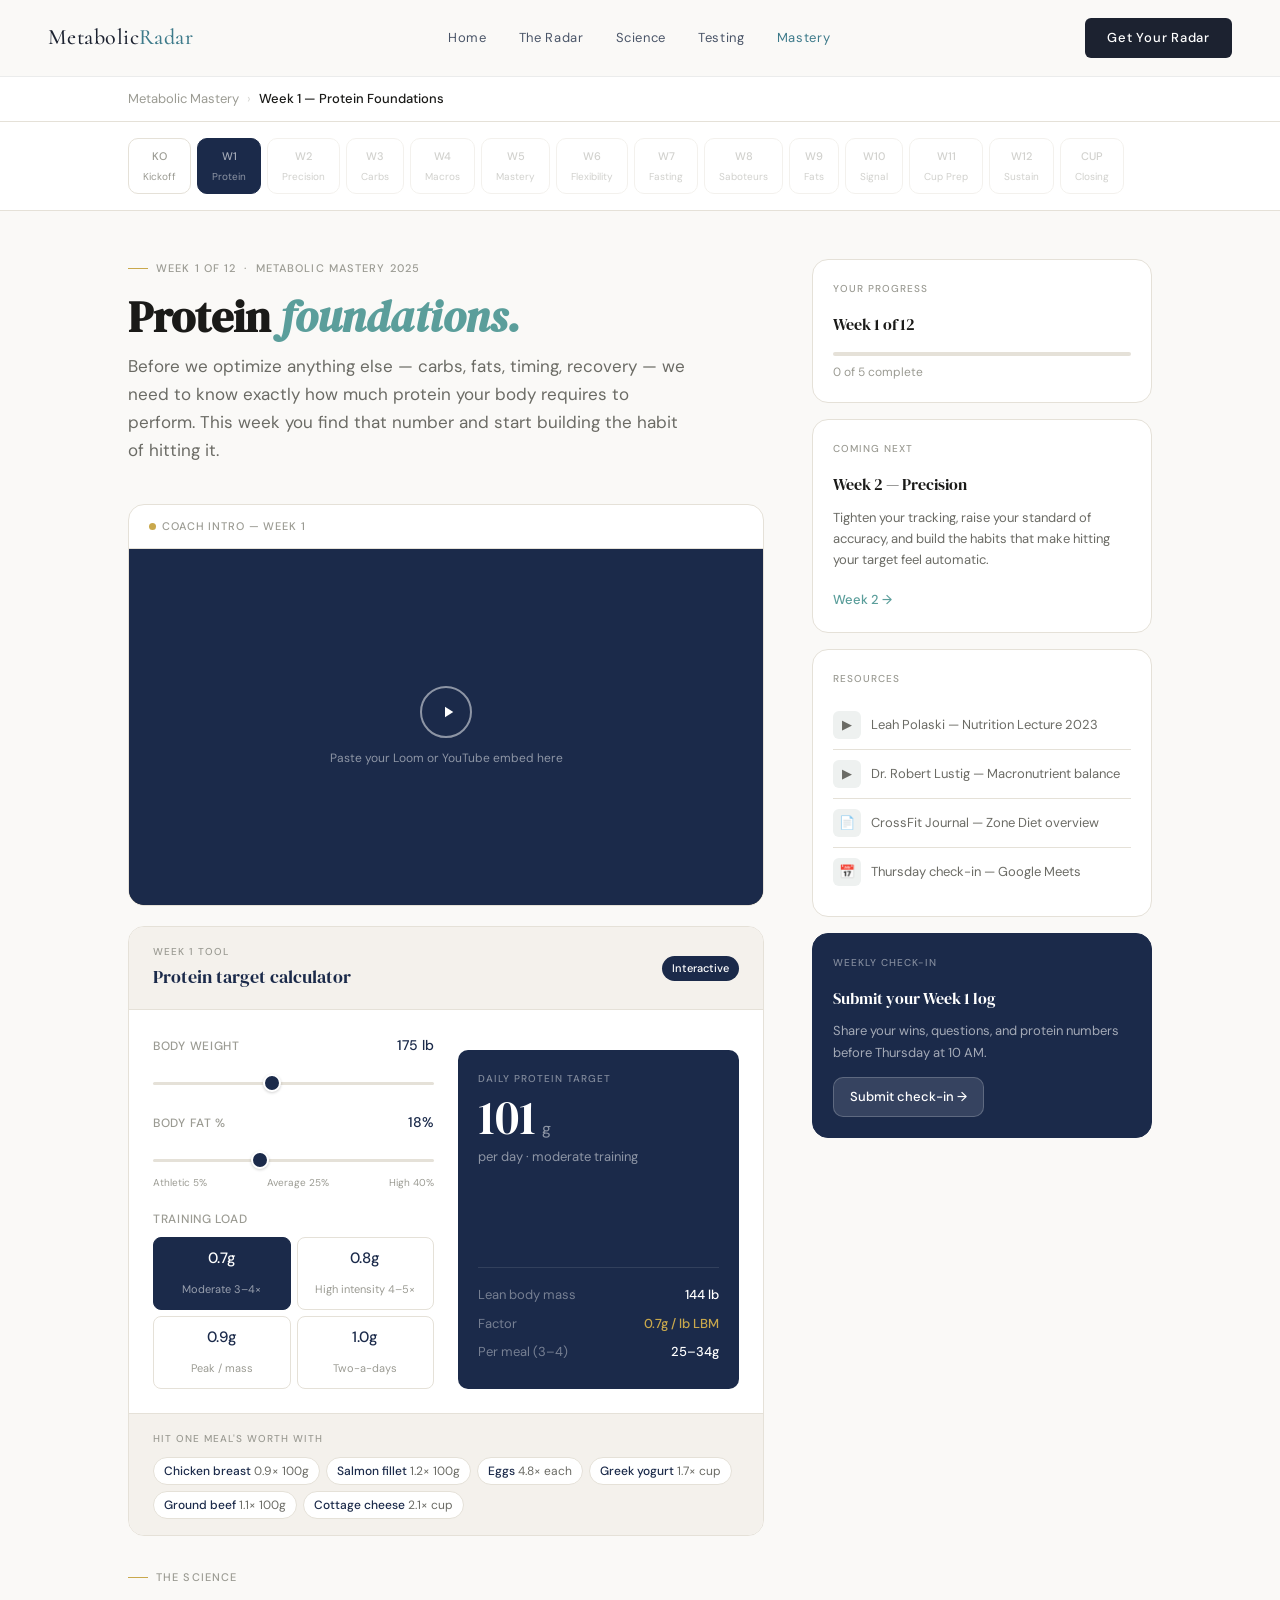
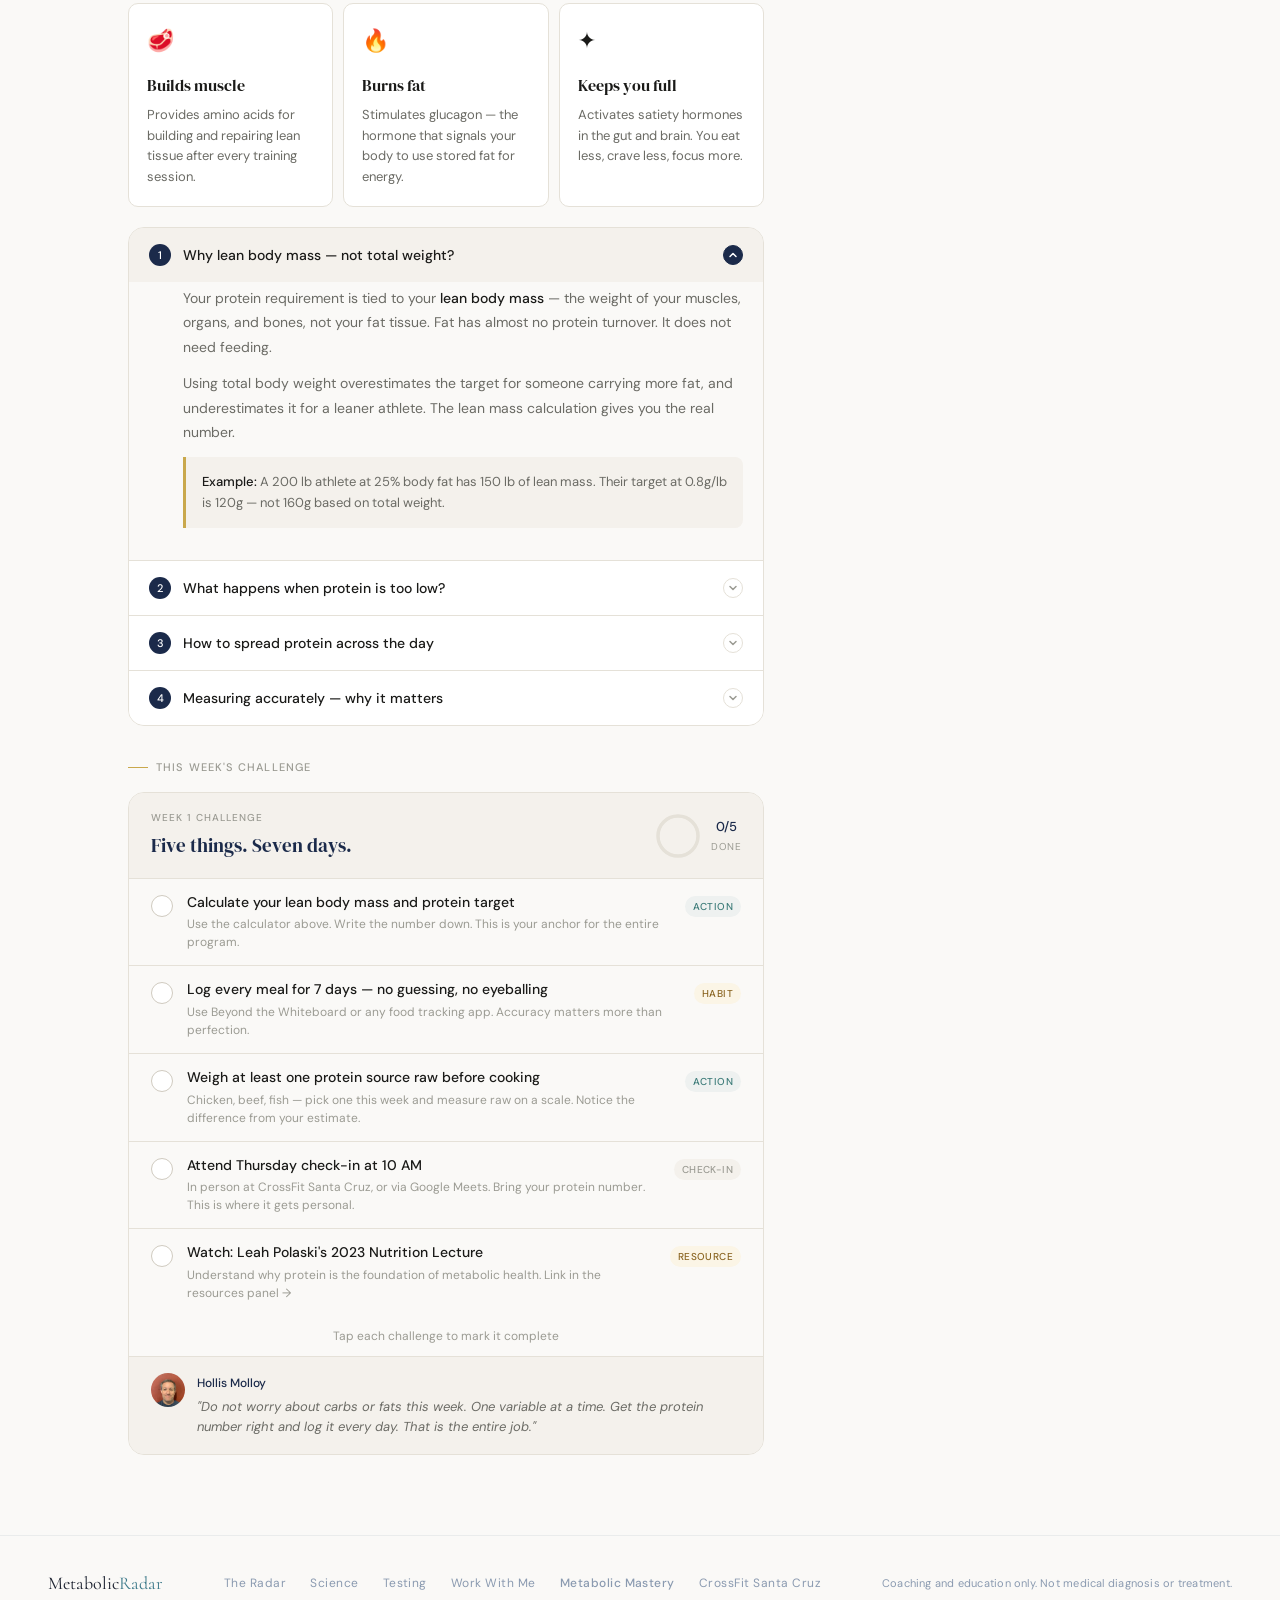
==== week-1.html @ 1295f858 "Add files via upload" ====
<!DOCTYPE html>
<html lang="en">
<head>
  <meta charset="UTF-8">
  <meta name="viewport" content="width=device-width, initial-scale=1.0">
  <title>Week 1 — Protein Foundations | Metabolic Mastery</title>
  <meta name="robots" content="noindex">
  <link rel="preconnect" href="https://fonts.googleapis.com">
<link rel="preconnect" href="https://fonts.gstatic.com" crossorigin>
<link href="https://fonts.googleapis.com/css2?family=Cormorant:ital,wght@0,300;0,400;0,500;0,600;1,300;1,400;1,500&family=DM+Sans:opsz,wght@9..40,300;9..40,400;9..40,500&display=swap" rel="stylesheet">
<link rel="stylesheet" href="../_shared.css">
<link rel="stylesheet" href="mastery.css">
  <style>
    /* ── Protein compare table ── */
    .compare-grid {
      display: grid;
      grid-template-columns: 1fr 1fr;
      gap: 10px;
      margin: .875rem 0;
    }
    @media(max-width:480px) { .compare-grid { grid-template-columns: 1fr; } }
    .cmp-card { border-radius: 8px; padding: .875rem; font-size: 13px; }
    .cmp-card.good { background: #EDF7E8; }
    .cmp-card.bad  { background: #FBE9E9; }
    .cmp-head { font-weight: 500; font-size: 11px; text-transform: uppercase; letter-spacing: .05em; margin-bottom: .5rem; }
    .cmp-card.good .cmp-head { color: #2e6b24; }
    .cmp-card.bad  .cmp-head { color: #8b2020; }
    .cmp-row { display: flex; align-items: flex-start; gap: 7px; margin-bottom: 4px; color: #444; line-height: 1.45; }
    .cmp-dot { width: 6px; height: 6px; border-radius: 50%; flex-shrink: 0; margin-top: 5px; }
    .cmp-card.good .cmp-dot { background: #3d8030; }
    .cmp-card.bad  .cmp-dot { background: #b03030; }
    /* Sources strip */
    .sources-strip {
      padding: 1rem 1.5rem;
      border-top: 1px solid var(--border);
      background: #F4F1EC;
    }
    .sources-label {
      font-size: 10px; font-weight: 500; letter-spacing: .1em;
      text-transform: uppercase; color: var(--text-3); margin-bottom: .625rem;
    }
    .sources-flex { display: flex; flex-wrap: wrap; gap: 6px; }
    .src-chip {
      font-size: 12px; padding: 3px 10px;
      border-radius: 20px; background: #fff;
      border: 1px solid var(--border); color: var(--text-2);
    }
    .src-chip strong { font-weight: 500; color: var(--navy); }
    /* Level pills override for 4-col */
    .pill-grid-4 { grid-template-columns: repeat(2,1fr); }
  </style>
</head>
<body data-week="w1">

<!-- ── Nav ── -->
<nav class="mr-nav">
  <a class="mr-wordmark" href="../index.html">Metabolic<span>Radar</span></a>
  <div class="mr-nav-links">
    <a href="../index.html">Home</a>
    <a href="../radar.html">The Radar</a>
    <a href="../science.html">Science</a>
    <a href="../testing.html">Testing</a>
    <a href="index.html" class="active">Mastery</a>
  </div>
  <a class="mr-nav-cta" href="../work-with-me.html">Get Your Radar</a>
</nav>

<!-- ── Breadcrumb ── -->
<div class="week-bar">
  <div class="week-bar-inner">
    <a href="index.html">Metabolic Mastery</a>
    <span class="week-bar-sep">›</span>
    <span class="week-bar-current">Week 1 — Protein Foundations</span>
  </div>
</div>

<!-- ── Week selector ── -->
<div style="border-bottom:1px solid var(--border); background:var(--bg-card);">
  <div class="week-nav">
    <a class="week-pill" href="index.html" data-week="0"><span class="wp-num">KO</span><span class="wp-label">Kickoff</span></a>
    <a class="week-pill" href="week-1.html" data-week="1"><span class="wp-num">W1</span><span class="wp-label">Protein</span></a>
    <a class="week-pill" href="week-2.html" data-week="2"><span class="wp-num">W2</span><span class="wp-label">Precision</span></a>
    <a class="week-pill" href="week-3.html" data-week="3"><span class="wp-num">W3</span><span class="wp-label">Carbs</span></a>
    <a class="week-pill" href="week-4.html" data-week="4"><span class="wp-num">W4</span><span class="wp-label">Macros</span></a>
    <a class="week-pill" href="week-5.html" data-week="5"><span class="wp-num">W5</span><span class="wp-label">Mastery</span></a>
    <a class="week-pill" href="week-6.html" data-week="6"><span class="wp-num">W6</span><span class="wp-label">Flexibility</span></a>
    <a class="week-pill" href="week-7.html" data-week="7"><span class="wp-num">W7</span><span class="wp-label">Fasting</span></a>
    <a class="week-pill" href="week-8.html" data-week="8"><span class="wp-num">W8</span><span class="wp-label">Saboteurs</span></a>
    <a class="week-pill" href="week-9.html" data-week="9"><span class="wp-num">W9</span><span class="wp-label">Fats</span></a>
    <a class="week-pill" href="week-10.html" data-week="10"><span class="wp-num">W10</span><span class="wp-label">Signal</span></a>
    <a class="week-pill" href="week-11.html" data-week="11"><span class="wp-num">W11</span><span class="wp-label">Cup Prep</span></a>
    <a class="week-pill" href="week-12.html" data-week="12"><span class="wp-num">W12</span><span class="wp-label">Sustain</span></a>
    <a class="week-pill" href="closing.html" data-week="13"><span class="wp-num">CUP</span><span class="wp-label">Closing</span></a>
  </div>
</div>

<!-- ── Main content ── -->
<div class="page-wrap">
  <div class="two-col">

    <!-- ── Left column ── -->
    <div class="main-col">

      <!-- Page header -->
      <div class="fade-in">
        <div class="eyebrow">Week 1 of 12 &nbsp;·&nbsp; Metabolic Mastery 2025</div>
        <h1 class="page-title">Protein <em>foundations.</em></h1>
        <p class="page-sub">Before we optimize anything else — carbs, fats, timing, recovery — we need to know exactly how much protein your body requires to perform. This week you find that number and start building the habit of hitting it.</p>
      </div>

      <!-- Coach video -->
      <div class="video-wrap fade-in">
        <div class="video-label">Coach intro — Week 1</div>
        <div class="video-ratio">
          <!--
            REPLACE THIS PLACEHOLDER with your Loom or YouTube embed:
            <iframe src="https://www.loom.com/embed/YOUR_ID" allowfullscreen></iframe>
          -->
          <div class="video-placeholder">
            <div class="play-btn">
              <svg viewBox="0 0 24 24"><path d="M8 5v14l11-7z"/></svg>
            </div>
            <div class="video-placeholder-text">Paste your Loom or YouTube embed here</div>
          </div>
        </div>
      </div>

      <!-- ── TOOL: Protein calculator ── -->
      <div class="tool-card fade-in">
        <div class="tool-head">
          <div class="tool-head-left">
            <div class="tool-eyebrow">Week 1 Tool</div>
            <div class="tool-name">Protein target calculator</div>
          </div>
          <span class="tool-badge">Interactive</span>
        </div>
        <div class="tool-body">
          <div style="display:grid;grid-template-columns:1fr 1fr;gap:1.5rem;">

            <!-- Inputs -->
            <div>
              <div class="slider-field">
                <div class="slider-top">
                  <span class="slider-label">Body weight</span>
                  <span class="slider-val" id="bw-val">175 lb</span>
                </div>
                <input type="range" id="bw" min="100" max="280" value="175" step="1" oninput="calcProtein()">
              </div>
              <div class="slider-field">
                <div class="slider-top">
                  <span class="slider-label">Body fat %</span>
                  <span class="slider-val" id="bf-val">18%</span>
                </div>
                <input type="range" id="bf" min="5" max="40" value="18" step="1" oninput="calcProtein()">
                <div style="display:flex;justify-content:space-between;font-size:10px;color:var(--text-3);margin-top:4px">
                  <span>Athletic 5%</span><span>Average 25%</span><span>High 40%</span>
                </div>
              </div>
              <div class="slider-field">
                <div class="slider-top">
                  <span class="slider-label">Training load</span>
                </div>
                <div class="pill-grid pill-grid-4" id="level-pills">
                  <div class="sel-pill active" data-factor="0.7" onclick="selectLevel(this)">
                    <span class="pill-val">0.7g</span>
                    <span class="pill-label">Moderate 3–4×</span>
                  </div>
                  <div class="sel-pill" data-factor="0.8" onclick="selectLevel(this)">
                    <span class="pill-val">0.8g</span>
                    <span class="pill-label">High intensity 4–5×</span>
                  </div>
                  <div class="sel-pill" data-factor="0.9" onclick="selectLevel(this)">
                    <span class="pill-val">0.9g</span>
                    <span class="pill-label">Peak / mass</span>
                  </div>
                  <div class="sel-pill" data-factor="1.0" onclick="selectLevel(this)">
                    <span class="pill-val">1.0g</span>
                    <span class="pill-label">Two-a-days</span>
                  </div>
                </div>
              </div>
            </div>

            <!-- Result -->
            <div class="result-box" style="display:flex;flex-direction:column;justify-content:space-between;">
              <div>
                <div class="result-label">Daily protein target</div>
                <div class="result-number">
                  <span id="result-num">123</span>
                  <span class="result-unit">g</span>
                </div>
                <div class="result-sub" id="result-sub">per day · moderate training</div>
              </div>
              <div>
                <div class="result-divider"></div>
                <div class="result-row">
                  <span class="result-row-label">Lean body mass</span>
                  <span class="result-row-val" id="lbm-val">144 lb</span>
                </div>
                <div class="result-row">
                  <span class="result-row-label">Factor</span>
                  <span class="result-row-val gold" id="factor-val">0.7g / lb LBM</span>
                </div>
                <div class="result-row">
                  <span class="result-row-label">Per meal (3–4)</span>
                  <span class="result-row-val" id="per-meal-val">31–41g</span>
                </div>
              </div>
            </div>

          </div><!-- /grid -->
        </div><!-- /tool-body -->

        <!-- Food sources strip -->
        <div class="sources-strip">
          <div class="sources-label">Hit one meal's worth with</div>
          <div class="sources-flex" id="sources-flex"></div>
        </div>
      </div><!-- /tool-card -->

      <!-- ── Concept accordion ── -->
      <div class="eyebrow fade-in" style="margin-top:2rem;">The science</div>

      <div class="concept-grid fade-in">
        <div class="concept-card">
          <div class="cc-icon">🥩</div>
          <div class="cc-title">Builds muscle</div>
          <div class="cc-body">Provides amino acids for building and repairing lean tissue after every training session.</div>
        </div>
        <div class="concept-card">
          <div class="cc-icon">🔥</div>
          <div class="cc-title">Burns fat</div>
          <div class="cc-body">Stimulates glucagon — the hormone that signals your body to use stored fat for energy.</div>
        </div>
        <div class="concept-card">
          <div class="cc-icon">✦</div>
          <div class="cc-title">Keeps you full</div>
          <div class="cc-body">Activates satiety hormones in the gut and brain. You eat less, crave less, focus more.</div>
        </div>
      </div>

      <div class="accordion fade-in">

        <div class="acc-item">
          <button class="acc-trigger open" onclick="accToggle(this)">
            <div class="acc-trigger-left">
              <div class="acc-n">1</div>
              <span class="acc-title">Why lean body mass — not total weight?</span>
            </div>
            <div class="acc-arrow"><svg viewBox="0 0 10 10" stroke-width="1.5" stroke-linecap="round" stroke-linejoin="round"><path d="M2 3.5L5 6.5L8 3.5"/></svg></div>
          </button>
          <div class="acc-panel open">
            <div class="acc-content">
              <p>Your protein requirement is tied to your <strong>lean body mass</strong> — the weight of your muscles, organs, and bones, not your fat tissue. Fat has almost no protein turnover. It does not need feeding.</p>
              <p>Using total body weight overestimates the target for someone carrying more fat, and underestimates it for a leaner athlete. The lean mass calculation gives you the real number.</p>
              <div class="callout"><strong>Example:</strong> A 200 lb athlete at 25% body fat has 150 lb of lean mass. Their target at 0.8g/lb is 120g — not 160g based on total weight.</div>
            </div>
          </div>
        </div>

        <div class="acc-item">
          <button class="acc-trigger" onclick="accToggle(this)">
            <div class="acc-trigger-left">
              <div class="acc-n">2</div>
              <span class="acc-title">What happens when protein is too low?</span>
            </div>
            <div class="acc-arrow"><svg viewBox="0 0 10 10" stroke-width="1.5" stroke-linecap="round" stroke-linejoin="round"><path d="M2 3.5L5 6.5L8 3.5"/></svg></div>
          </button>
          <div class="acc-panel">
            <div class="acc-content">
              <div class="compare-grid">
                <div class="cmp-card good">
                  <div class="cmp-head">Adequate protein</div>
                  <div class="cmp-row"><div class="cmp-dot"></div>Muscle preserved or built</div>
                  <div class="cmp-row"><div class="cmp-dot"></div>Fat is the primary fuel</div>
                  <div class="cmp-row"><div class="cmp-dot"></div>Recovery is faster</div>
                  <div class="cmp-row"><div class="cmp-dot"></div>Hunger stays manageable</div>
                </div>
                <div class="cmp-card bad">
                  <div class="cmp-head">Insufficient protein</div>
                  <div class="cmp-row"><div class="cmp-dot"></div>Body cannibalizes muscle</div>
                  <div class="cmp-row"><div class="cmp-dot"></div>Fat burning stalls</div>
                  <div class="cmp-row"><div class="cmp-dot"></div>Recovery drags</div>
                  <div class="cmp-row"><div class="cmp-dot"></div>Cravings spike</div>
                </div>
              </div>
              <p>Training with insufficient protein is like renovating a house while simultaneously demolishing parts of it. The harder you train, the more costly it is to undereat protein.</p>
            </div>
          </div>
        </div>

        <div class="acc-item">
          <button class="acc-trigger" onclick="accToggle(this)">
            <div class="acc-trigger-left">
              <div class="acc-n">3</div>
              <span class="acc-title">How to spread protein across the day</span>
            </div>
            <div class="acc-arrow"><svg viewBox="0 0 10 10" stroke-width="1.5" stroke-linecap="round" stroke-linejoin="round"><path d="M2 3.5L5 6.5L8 3.5"/></svg></div>
          </button>
          <div class="acc-panel">
            <div class="acc-content">
              <p>Your body can use roughly <strong>30–40g per meal</strong> for muscle protein synthesis. Eating 150g at once does not produce five times the effect — the excess is oxidized. Spreading your target across 3–4 meals maximizes the anabolic signal.</p>
              <div class="callout"><strong>Rule:</strong> Build every meal around a palm-sized complete protein source. Aim for 30–45g per meal. Breakfast counts as much as any other meal.</div>
              <p>Complete proteins — containing all 9 essential amino acids — come from meat, fish, poultry, eggs, and dairy. Plant sources generally need combining to achieve completeness.</p>
            </div>
          </div>
        </div>

        <div class="acc-item">
          <button class="acc-trigger" onclick="accToggle(this)">
            <div class="acc-trigger-left">
              <div class="acc-n">4</div>
              <span class="acc-title">Measuring accurately — why it matters</span>
            </div>
            <div class="acc-arrow"><svg viewBox="0 0 10 10" stroke-width="1.5" stroke-linecap="round" stroke-linejoin="round"><path d="M2 3.5L5 6.5L8 3.5"/></svg></div>
          </button>
          <div class="acc-panel">
            <div class="acc-content">
              <p>A tablespoon of peanut butter measured by volume versus weight can differ by 20%. Over a week, small errors compound into a significant gap between what you think you are eating and what you actually are.</p>
              <p><strong>Weigh raw, not cooked.</strong> Chicken breast loses 25–30% of its weight cooking. Log cooked weight and you are systematically underestimating protein by nearly a third.</p>
              <div class="callout"><strong>This week's standard:</strong> Use a kitchen scale. Log every protein source in grams, raw weight. Precision on protein is non-negotiable this week — everything else can flex.</div>
            </div>
          </div>
        </div>

      </div><!-- /accordion -->

      <!-- ── Challenge checklist ── -->
      <div class="eyebrow fade-in" style="margin-top:2rem;">This week's challenge</div>

      <div class="challenge-wrap fade-in">
        <div class="challenge-head">
          <div class="challenge-head-left">
            <div class="ch-eyebrow">Week 1 Challenge</div>
            <div class="ch-title">Five things. Seven days.</div>
          </div>
          <div class="ring-group">
            <svg class="ring-svg" width="46" height="46" viewBox="0 0 46 46">
              <circle class="ring-bg" cx="23" cy="23" r="20"/>
              <circle class="ring-fill" id="ring" cx="23" cy="23" r="20"/>
            </svg>
            <div class="ring-count-wrap">
              <div class="ring-count" id="ring-count">0/5</div>
              <div class="ring-count-label">Done</div>
            </div>
          </div>
        </div>

        <div class="ch-list">
          <div class="ch-item">
            <div class="ch-check"><div class="check-icon"><svg viewBox="0 0 14 14"><path d="M2.5 7L5.5 10L11.5 4"/></svg></div></div>
            <div class="ch-content">
              <div class="ch-item-title">Calculate your lean body mass and protein target</div>
              <div class="ch-item-sub">Use the calculator above. Write the number down. This is your anchor for the entire program.</div>
            </div>
            <span class="ch-tag tag-action">Action</span>
          </div>
          <div class="ch-item">
            <div class="ch-check"><div class="check-icon"><svg viewBox="0 0 14 14"><path d="M2.5 7L5.5 10L11.5 4"/></svg></div></div>
            <div class="ch-content">
              <div class="ch-item-title">Log every meal for 7 days — no guessing, no eyeballing</div>
              <div class="ch-item-sub">Use Beyond the Whiteboard or any food tracking app. Accuracy matters more than perfection.</div>
            </div>
            <span class="ch-tag tag-habit">Habit</span>
          </div>
          <div class="ch-item">
            <div class="ch-check"><div class="check-icon"><svg viewBox="0 0 14 14"><path d="M2.5 7L5.5 10L11.5 4"/></svg></div></div>
            <div class="ch-content">
              <div class="ch-item-title">Weigh at least one protein source raw before cooking</div>
              <div class="ch-item-sub">Chicken, beef, fish — pick one this week and measure raw on a scale. Notice the difference from your estimate.</div>
            </div>
            <span class="ch-tag tag-action">Action</span>
          </div>
          <div class="ch-item">
            <div class="ch-check"><div class="check-icon"><svg viewBox="0 0 14 14"><path d="M2.5 7L5.5 10L11.5 4"/></svg></div></div>
            <div class="ch-content">
              <div class="ch-item-title">Attend Thursday check-in at 10 AM</div>
              <div class="ch-item-sub">In person at CrossFit Santa Cruz, or via Google Meets. Bring your protein number. This is where it gets personal.</div>
            </div>
            <span class="ch-tag tag-social">Check-in</span>
          </div>
          <div class="ch-item">
            <div class="ch-check"><div class="check-icon"><svg viewBox="0 0 14 14"><path d="M2.5 7L5.5 10L11.5 4"/></svg></div></div>
            <div class="ch-content">
              <div class="ch-item-title">Watch: Leah Polaski's 2023 Nutrition Lecture</div>
              <div class="ch-item-sub">Understand why protein is the foundation of metabolic health. Link in the resources panel →</div>
            </div>
            <span class="ch-tag tag-habit">Resource</span>
          </div>
        </div>

        <div class="complete-bar" id="complete-bar">
          <div class="complete-check"><svg viewBox="0 0 20 20"><path d="M3 10L7.5 14.5L17 5.5"/></svg></div>
          <div>
            <div class="complete-title">Week 1 complete.</div>
            <div class="complete-sub">Every challenge done. Week 2 unlocks next.</div>
          </div>
        </div>

        <div class="text-muted" id="ch-hint" style="text-align:center;font-size:12px;padding:.625rem;">Tap each challenge to mark it complete</div>

        <div class="coach-note">
          <div class="coach-av">
            <img src="../hollis.jpg" alt="Hollis" onerror="this.style.display='none';this.parentElement.textContent='H'">
          </div>
          <div>
            <div class="coach-name">Hollis Molloy</div>
            <div class="coach-msg">"Do not worry about carbs or fats this week. One variable at a time. Get the protein number right and log it every day. That is the entire job."</div>
          </div>
        </div>
      </div><!-- /challenge-wrap -->

    </div><!-- /main-col -->

    <!-- ── Sidebar ── -->
    <aside class="sidebar">

      <!-- Progress -->
      <div class="sidebar-section fade-in">
        <div class="sidebar-label">Your progress</div>
        <div class="sidebar-title">Week 1 of 12</div>
        <div class="progress-track">
          <div class="progress-fill" id="sidebar-progress" style="width:0%"></div>
        </div>
        <div class="progress-label" id="sidebar-progress-label">0 of 5 complete</div>
      </div>

      <!-- Next week -->
      <div class="sidebar-section fade-in">
        <div class="sidebar-label">Coming next</div>
        <div class="sidebar-title">Week 2 — Precision</div>
        <div class="sidebar-body">Tighten your tracking, raise your standard of accuracy, and build the habits that make hitting your target feel automatic.</div>
        <div style="margin-top:.875rem;">
          <a href="week-2.html" style="font-size:13px;color:var(--accent);font-weight:500;">Week 2 → </a>
        </div>
      </div>

      <!-- Resources -->
      <div class="sidebar-section fade-in">
        <div class="sidebar-label">Resources</div>
        <a class="resource-link" href="#" target="_blank" rel="noopener">
          <div class="resource-icon">▶</div>
          Leah Polaski — Nutrition Lecture 2023
        </a>
        <a class="resource-link" href="#" target="_blank" rel="noopener">
          <div class="resource-icon">▶</div>
          Dr. Robert Lustig — Macronutrient balance
        </a>
        <a class="resource-link" href="#" target="_blank" rel="noopener">
          <div class="resource-icon">📄</div>
          CrossFit Journal — Zone Diet overview
        </a>
        <a class="resource-link" href="https://meet.google.com/bmx-xwje-qec" target="_blank" rel="noopener">
          <div class="resource-icon">📅</div>
          Thursday check-in — Google Meets
        </a>
      </div>

      <!-- Check-in form link -->
      <div class="sidebar-section fade-in" style="background:var(--navy);border-color:var(--navy);">
        <div class="sidebar-label" style="color:rgba(255,255,255,.45);">Weekly check-in</div>
        <div class="sidebar-title" style="color:#fff;">Submit your Week 1 log</div>
        <div class="sidebar-body" style="color:rgba(255,255,255,.6);margin-bottom:.875rem;">Share your wins, questions, and protein numbers before Thursday at 10 AM.</div>
        <a href="#" style="display:inline-block;padding:.5rem 1rem;background:rgba(255,255,255,.12);border:1px solid rgba(255,255,255,.2);border-radius:var(--radius);font-size:13px;color:#fff;font-weight:500;transition:background .15s;" onmouseover="this.style.background='rgba(255,255,255,.2)'" onmouseout="this.style.background='rgba(255,255,255,.12)'">
          Submit check-in →
        </a>
      </div>

    </aside>

  </div><!-- /two-col -->
</div><!-- /page-wrap -->

<!-- ── Footer ── -->
<footer><div class="mr-footer-wrap">
  <a class="mr-footer-wordmark" href="../index.html">Metabolic<span>Radar</span></a>
  <div class="mr-footer-links">
    <a href="../radar.html">The Radar</a>
    <a href="../science.html">Science</a>
    <a href="../testing.html">Testing</a>
    <a href="../work-with-me.html">Work With Me</a>
    <a href="index.html" class="mr-footer-course">Metabolic Mastery</a>
    <a href="https://www.crossfitsantacruz.com/metabolic-health" target="_blank">CrossFit Santa Cruz</a>
  </div>
  <span class="mr-footer-note">Coaching and education only. Not medical diagnosis or treatment.</span>
</div></footer>

<script>
/* ── Protein calculator ── */
let currentFactor = 0.7;
let currentLabel = 'moderate training';

const SOURCES = [
  { name: 'Chicken breast', per: 31, unit: '100g' },
  { name: 'Salmon fillet',  per: 25, unit: '100g' },
  { name: 'Eggs',           per: 6,  unit: 'each'  },
  { name: 'Greek yogurt',   per: 17, unit: 'cup'   },
  { name: 'Ground beef',    per: 26, unit: '100g'  },
  { name: 'Cottage cheese', per: 14, unit: 'cup'   },
];

function selectLevel(el) {
  document.querySelectorAll('#level-pills .sel-pill').forEach(p => p.classList.remove('active'));
  el.classList.add('active');
  currentFactor = parseFloat(el.dataset.factor);
  currentLabel = el.querySelector('.pill-label').textContent.toLowerCase();
  calcProtein();
}

function calcProtein() {
  const bw = parseInt(document.getElementById('bw').value);
  const bf = parseInt(document.getElementById('bf').value);
  document.getElementById('bw-val').textContent = bw + ' lb';
  document.getElementById('bf-val').textContent = bf + '%';

  const lbm = Math.round(bw * (1 - bf / 100));
  const target = Math.round(lbm * currentFactor);
  const mealLow = Math.round(target / 4);
  const mealHigh = Math.round(target / 3);

  const numEl = document.getElementById('result-num');
  numEl.style.transition = 'opacity .12s';
  numEl.style.opacity = '0.3';
  setTimeout(() => { numEl.textContent = target; numEl.style.opacity = '1'; }, 80);

  document.getElementById('lbm-val').textContent = lbm + ' lb';
  document.getElementById('factor-val').textContent = currentFactor + 'g / lb LBM';
  document.getElementById('per-meal-val').textContent = mealLow + '–' + mealHigh + 'g';
  document.getElementById('result-sub').textContent = 'per day · ' + currentLabel;

  const mealTarget = Math.round(target / 3.5);
  const flex = document.getElementById('sources-flex');
  if (flex) {
    flex.innerHTML = SOURCES.map(s => {
      const servings = Math.round((mealTarget / s.per) * 10) / 10;
      return `<div class="src-chip"><strong>${s.name}</strong> ${servings}× ${s.unit}</div>`;
    }).join('');
  }
}

calcProtein();
</script>
<script src="mastery.js"></script>
</body>
</html>
---- _shared.css ----
/* =========================================================
   MetabolicRadar.com — Shared Design System
   Editorial style: Cormorant + DM Sans, cream, teal
   ========================================================= */
*,*::before,*::after{box-sizing:border-box;margin:0;padding:0}
:root{
  --ink:#1c2230;--slate:#2e3a50;--steel:#4a5568;--mist:#8a9ab0;
  --fog:#e8edf5;--cloud:#f4f6fa;--cream:#faf9f7;--white:#ffffff;
  --teal:#3d7a8a;--teal2:#2d6070;--gold:#b8965a;
}
html{scroll-behavior:smooth}
body{font-family:'DM Sans',sans-serif;background:var(--cream);color:var(--ink);font-size:16px;line-height:1.65;overflow-x:hidden}

/* ── GOOGLE FONTS ── */
/* Each page imports independently so this file stays portable */

/* ── NAV ── */
.mr-nav{position:sticky;top:0;z-index:100;display:flex;align-items:center;justify-content:space-between;padding:18px 48px;background:rgba(250,249,247,.94);backdrop-filter:blur(14px);border-bottom:1px solid rgba(60,80,100,.08)}
.mr-wordmark{font-family:'Cormorant',serif;font-size:22px;font-weight:500;color:var(--ink);text-decoration:none;letter-spacing:.02em}
.mr-wordmark span{color:var(--teal)}
.mr-nav-links{display:flex;gap:32px;align-items:center}
.mr-nav-links a{font-size:13px;font-weight:400;letter-spacing:.05em;color:var(--steel);text-decoration:none;transition:color .2s}
.mr-nav-links a:hover,.mr-nav-links a.active{color:var(--teal)}
.mr-nav-course{font-size:13px;font-weight:400;letter-spacing:.05em;color:var(--teal);text-decoration:none;transition:color .2s;border:1px solid rgba(61,122,138,.3);padding:6px 14px;border-radius:20px}
.mr-nav-course:hover{background:rgba(61,122,138,.08)}
.mr-nav-cta{font-size:13px;font-weight:500;letter-spacing:.06em;padding:9px 22px;border-radius:6px;background:var(--ink);color:var(--white);text-decoration:none;transition:background .2s,transform .1s}
.mr-nav-cta:hover{background:var(--teal2);transform:translateY(-1px)}

/* ── SHELL ── */
.mr-shell{max-width:1120px;margin:0 auto;padding:24px 48px 80px}

/* ── HERO ── */
.mr-hero{position:relative;border:1px solid rgba(60,80,100,.1);border-radius:20px;padding:36px 40px 28px;background:linear-gradient(135deg,rgba(61,122,138,.06) 0%,transparent 50%),linear-gradient(180deg,var(--white),var(--cream));margin-bottom:20px}
.mr-kicker{font-size:11px;font-weight:500;letter-spacing:.2em;text-transform:uppercase;color:var(--teal);margin-bottom:18px;display:flex;align-items:center;gap:10px}
.mr-kicker::before{content:'';display:block;width:20px;height:1px;background:var(--teal)}
.mr-hero h1{font-family:'Cormorant',serif;font-size:clamp(34px,4.5vw,58px);font-weight:400;line-height:1.07;color:var(--ink);margin-bottom:18px;letter-spacing:-.01em}
.mr-hero h1 em{font-style:italic;color:var(--teal)}
.mr-lead{font-size:16px;font-weight:300;line-height:1.75;color:var(--slate);max-width:80ch;margin-bottom:24px}
.mr-actions{display:flex;gap:12px;flex-wrap:wrap}

/* ── BUTTONS ── */
.mr-btn{font-size:14px;font-weight:500;letter-spacing:.04em;padding:12px 26px;border-radius:7px;background:var(--ink);color:var(--white);text-decoration:none;transition:all .2s;border:1.5px solid transparent;display:inline-block;cursor:pointer;font-family:inherit}
.mr-btn:hover{background:var(--teal2);transform:translateY(-1px)}
.mr-btn.ghost{background:transparent;color:var(--slate);border-color:rgba(60,80,100,.2)}
.mr-btn.ghost:hover{border-color:var(--teal);color:var(--teal);background:transparent}
.mr-btn.outline{background:transparent;color:var(--slate);border-color:rgba(60,80,100,.2)}
.mr-btn.outline:hover{border-color:var(--teal);color:var(--teal);background:transparent}
.mr-btn.small{padding:9px 18px;font-size:13px;border-radius:6px}

/* ── DIVIDER ── */
hr.mr-divider{border:none;border-top:1px solid rgba(60,80,100,.08);margin:0}

/* ── SECTION ── */
.mr-section{max-width:1120px;margin:0 auto;padding:64px 48px}
.mr-eyebrow{font-size:11px;font-weight:500;letter-spacing:.2em;text-transform:uppercase;color:var(--teal);margin-bottom:14px;display:flex;align-items:center;gap:10px}
.mr-eyebrow::before{content:'';display:block;width:18px;height:1px;background:var(--teal)}
.mr-title{font-family:'Cormorant',serif;font-size:clamp(28px,3.5vw,48px);font-weight:400;line-height:1.1;color:var(--ink);margin-bottom:12px;letter-spacing:-.01em}
.mr-title em{font-style:italic;color:var(--teal)}
.mr-sub{font-size:15px;font-weight:300;line-height:1.75;color:var(--slate);max-width:560px;margin-bottom:32px}

/* ── CARDS / PANELS ── */
.mr-panel{background:var(--white);border:1px solid rgba(60,80,100,.1);border-radius:14px;padding:28px;transition:border-color .2s}
.mr-panel:hover{border-color:rgba(61,122,138,.25)}

/* ── STEPS ── */
.mr-steps{display:grid;grid-template-columns:repeat(4,1fr);gap:24px;margin-top:32px}
.mr-step .n{font-size:11px;letter-spacing:.18em;text-transform:uppercase;font-weight:500;opacity:.65;margin-bottom:8px}
.mr-step .t{font-size:15px;font-weight:500;color:var(--ink);margin-bottom:8px}
.mr-step .d{font-size:14px;font-weight:300;line-height:1.65;color:var(--steel)}
.mr-step-num{font-family:'Cormorant',serif;font-size:48px;font-weight:300;line-height:1;color:rgba(61,122,138,.15);margin-bottom:10px}

/* ── MARKER PILL ── */
.mr-pill{font-size:11px;font-weight:400;letter-spacing:.04em;padding:4px 10px;border-radius:20px;background:var(--fog);color:var(--steel);border:1px solid rgba(60,80,100,.12);display:inline-block}

/* ── NOTE ── */
.mr-note{margin-top:16px;font-size:12px;line-height:1.55;color:rgba(28,34,48,.5);border-left:3px solid rgba(61,122,138,.2);padding-left:10px}

/* ── TAG ── */
.mr-tag{display:inline-flex;align-items:center;gap:8px;padding:6px 12px;border-radius:999px;border:1px solid rgba(60,80,100,.1);background:rgba(255,255,255,.7);font-weight:500;font-size:11px;letter-spacing:.1em;text-transform:uppercase;opacity:.88}

/* ── FOOTER ── */
.mr-footer-wrap{padding:32px 48px;border-top:1px solid rgba(60,80,100,.08);display:flex;align-items:center;justify-content:space-between;flex-wrap:wrap;gap:16px}
.mr-footer-wordmark{font-family:'Cormorant',serif;font-size:18px;font-weight:400;color:var(--ink);text-decoration:none}
.mr-footer-wordmark span{color:var(--teal)}
.mr-footer-links{display:flex;gap:24px;flex-wrap:wrap}
.mr-footer-links a{font-size:12px;color:var(--mist);text-decoration:none;letter-spacing:.04em;transition:color .2s}
.mr-footer-links a:hover{color:var(--teal)}
.mr-footer-course{font-size:12px;color:var(--teal);text-decoration:none;letter-spacing:.04em;transition:color .2s;font-weight:500}
.mr-footer-course:hover{color:var(--teal2)}
.mr-footer-note{font-size:11px;color:var(--mist);letter-spacing:.02em}

/* ── DETAILS / ACCORDION ── */
details{border:1px solid rgba(60,80,100,.1);border-radius:14px;background:var(--white);padding:14px 16px;margin-top:10px}
summary{cursor:pointer;font-weight:500;font-size:15px;list-style:none;display:flex;align-items:center;justify-content:space-between;gap:12px}
summary::-webkit-details-marker{display:none}
.det-plus{width:24px;height:24px;border-radius:8px;border:1px solid rgba(60,80,100,.12);display:flex;align-items:center;justify-content:center;font-weight:500;color:var(--teal);flex-shrink:0}
details[open] .det-plus{background:rgba(61,122,138,.1);border-color:rgba(61,122,138,.25)}
.det-inner{padding-top:12px;font-size:14px;font-weight:300;line-height:1.7;color:var(--slate)}
.det-inner ul{margin:8px 0;padding-left:18px}
.det-inner li{margin-bottom:4px}
.det-callout{background:rgba(61,122,138,.05);border-left:2px solid rgba(61,122,138,.25);border-radius:0 8px 8px 0;padding:10px 14px;margin-top:12px;font-size:13px;line-height:1.6;color:var(--slate)}

/* ── RESPONSIVE ── */
@media(max-width:1000px){
  .mr-nav{padding:16px 24px}.mr-nav-links{display:none}.mr-nav-course{display:none}
  .mr-shell{padding:18px 24px 60px}
  .mr-section{padding:48px 24px}
  .mr-steps{grid-template-columns:1fr 1fr}
  .mr-footer-wrap{flex-direction:column;gap:18px;padding:24px;text-align:center}.mr-footer-links{justify-content:center}
}
@media(max-width:600px){.mr-steps{grid-template-columns:1fr}}
---- mastery.css ----
/* ============================================================
   Metabolic Mastery — shared stylesheet
   Matches MetabolicRadar.com design system exactly
   Drop this file in your /mastery/ folder alongside the week pages
   ============================================================ */

@import url('https://fonts.googleapis.com/css2?family=DM+Serif+Display:ital@0;1&family=DM+Sans:ital,wght@0,300;0,400;0,500;1,300&display=swap');

/* ── Reset ── */
*, *::before, *::after { box-sizing: border-box; margin: 0; padding: 0; }
html { scroll-behavior: smooth; }

/* ── Tokens ── */
:root {
  --bg:        #FAF9F7;
  --bg-card:   #FFFFFF;
  --bg-dark:   #1B2A4A;
  --bg-mid:    #EEF1F0;
  --text:      #1a1a18;
  --text-2:    #6b6b65;
  --text-3:    #9b9b93;
  --accent:    #5B9E9B;
  --gold:      #C9A84C;
  --border:    #E5E1D8;
  --border-2:  #D0CBC0;
  --navy:      #1B2A4A;
  --radius:    10px;
  --radius-lg: 16px;
  --serif:     'DM Serif Display', Georgia, serif;
  --sans:      'DM Sans', system-ui, sans-serif;
  --max:       1120px;
  --pad:       clamp(1.25rem, 5vw, 3rem);
}

/* ── Base ── */
body {
  font-family: var(--sans);
  background: var(--bg);
  color: var(--text);
  font-size: 16px;
  line-height: 1.7;
  -webkit-font-smoothing: antialiased;
}

a { color: inherit; text-decoration: none; }
em { font-style: italic; }

/* ── Nav ── (matches metabolicradar.com nav exactly) */
.site-nav {
  position: sticky;
  top: 0;
  z-index: 100;
  background: rgba(250,249,247,0.95);
  backdrop-filter: blur(8px);
  border-bottom: 1px solid var(--border);
}
.nav-inner {
  max-width: var(--max);
  margin: 0 auto;
  padding: 0 var(--pad);
  height: 56px;
  display: flex;
  align-items: center;
  justify-content: space-between;
  gap: 2rem;
}
.nav-logo {
  font-family: var(--sans);
  font-size: 15px;
  font-weight: 500;
  color: var(--text);
  white-space: nowrap;
}
.nav-logo strong { font-weight: 500; }
.nav-logo em { font-style: normal; color: var(--accent); }
.nav-links {
  display: flex;
  align-items: center;
  gap: 2rem;
  list-style: none;
}
.nav-links a {
  font-size: 14px;
  color: var(--text-2);
  transition: color .15s;
}
.nav-links a:hover,
.nav-links a.active { color: var(--text); }
.nav-cta {
  font-size: 13px;
  font-weight: 500;
  padding: .5rem 1.125rem;
  background: var(--navy);
  color: #fff;
  border-radius: var(--radius);
  white-space: nowrap;
  transition: opacity .15s;
}
.nav-cta:hover { opacity: .85; }
@media(max-width:700px) {
  .nav-links { display: none; }
}

/* ── Week breadcrumb bar ── */
.week-bar {
  background: var(--bg-card);
  border-bottom: 1px solid var(--border);
}
.week-bar-inner {
  max-width: var(--max);
  margin: 0 auto;
  padding: 0 var(--pad);
  height: 44px;
  display: flex;
  align-items: center;
  gap: .5rem;
  font-size: 13px;
  color: var(--text-3);
  overflow-x: auto;
  scrollbar-width: none;
}
.week-bar-inner::-webkit-scrollbar { display: none; }
.week-bar-inner a { color: var(--text-3); transition: color .12s; }
.week-bar-inner a:hover { color: var(--text); }
.week-bar-sep { opacity: .4; flex-shrink: 0; }
.week-bar-current { color: var(--text); font-weight: 500; flex-shrink: 0; }

/* ── Week selector strip ── */
.week-nav {
  display: flex;
  gap: 6px;
  overflow-x: auto;
  scrollbar-width: none;
  padding: 1rem var(--pad);
  max-width: var(--max);
  margin: 0 auto;
}
.week-nav::-webkit-scrollbar { display: none; }
.week-pill {
  flex-shrink: 0;
  display: flex;
  flex-direction: column;
  align-items: center;
  padding: .5rem .875rem;
  border-radius: var(--radius);
  border: 1px solid var(--border);
  background: var(--bg-card);
  cursor: pointer;
  transition: all .15s;
  text-decoration: none;
}
.week-pill:hover { border-color: var(--border-2); background: #F0EDE8; }
.week-pill.active { background: var(--navy); border-color: var(--navy); }
.week-pill.locked { opacity: .45; cursor: not-allowed; pointer-events: none; }
.week-pill.done { border-color: var(--accent); }
.wp-num { font-size: 11px; font-weight: 500; color: var(--text-3); }
.week-pill.active .wp-num { color: rgba(255,255,255,.6); }
.week-pill.done .wp-num { color: var(--accent); }
.wp-label { font-size: 10px; color: var(--text-3); margin-top: 2px; white-space: nowrap; }
.week-pill.active .wp-label { color: rgba(255,255,255,.5); }

/* ── Page layout ── */
.page-wrap {
  max-width: var(--max);
  margin: 0 auto;
  padding: 3rem var(--pad) 5rem;
}
.two-col {
  display: grid;
  grid-template-columns: 1fr 340px;
  gap: 3rem;
  align-items: start;
}
@media(max-width:900px) {
  .two-col { grid-template-columns: 1fr; }
}

/* ── Section label ── (matches site pattern) */
.eyebrow {
  display: flex;
  align-items: center;
  gap: 8px;
  font-size: 11px;
  font-weight: 500;
  letter-spacing: .1em;
  text-transform: uppercase;
  color: var(--text-3);
  margin-bottom: 1rem;
}
.eyebrow::before {
  content: '';
  display: block;
  width: 20px;
  height: 1px;
  background: var(--gold);
  flex-shrink: 0;
}

/* ── Headings ── */
.page-title {
  font-family: var(--serif);
  font-size: clamp(2rem, 4vw, 2.75rem);
  line-height: 1.1;
  color: var(--text);
  margin-bottom: .625rem;
}
.page-title em { color: var(--accent); }
.page-sub {
  font-size: 17px;
  color: var(--text-2);
  line-height: 1.65;
  max-width: 560px;
  margin-bottom: 2.5rem;
}

/* ── Cards ── */
.card {
  background: var(--bg-card);
  border: 1px solid var(--border);
  border-radius: var(--radius-lg);
  padding: 1.5rem;
  margin-bottom: 1.25rem;
}
.card-label {
  font-size: 10px;
  font-weight: 500;
  letter-spacing: .1em;
  text-transform: uppercase;
  color: var(--text-3);
  margin-bottom: .875rem;
}
.card-title {
  font-family: var(--serif);
  font-size: 1.25rem;
  color: var(--text);
  margin-bottom: .625rem;
}
.card-body {
  font-size: 14px;
  color: var(--text-2);
  line-height: 1.75;
}
.card-body p { margin-bottom: .75rem; }
.card-body p:last-child { margin-bottom: 0; }
.card-body strong { font-weight: 500; color: var(--text); }

/* ── Tool card (interactive) ── */
.tool-card {
  background: var(--bg-card);
  border: 1px solid var(--border);
  border-radius: var(--radius-lg);
  overflow: hidden;
  margin-bottom: 1.25rem;
}
.tool-head {
  display: flex;
  align-items: center;
  justify-content: space-between;
  padding: 1rem 1.5rem;
  background: #F4F1EC;
  border-bottom: 1px solid var(--border);
}
.tool-head-left {}
.tool-eyebrow {
  font-size: 10px;
  font-weight: 500;
  letter-spacing: .1em;
  text-transform: uppercase;
  color: var(--text-3);
  margin-bottom: 2px;
}
.tool-name {
  font-family: var(--serif);
  font-size: 18px;
  color: var(--navy);
}
.tool-badge {
  font-size: 11px;
  font-weight: 500;
  padding: 3px 10px;
  border-radius: 20px;
  background: var(--navy);
  color: #fff;
}
.tool-body { padding: 1.5rem; }

/* ── Sliders ── */
.slider-field { margin-bottom: 1.125rem; }
.slider-field:last-of-type { margin-bottom: 0; }
.slider-top {
  display: flex;
  justify-content: space-between;
  align-items: baseline;
  margin-bottom: .5rem;
}
.slider-label {
  font-size: 12px;
  font-weight: 500;
  text-transform: uppercase;
  letter-spacing: .06em;
  color: var(--text-3);
}
.slider-val {
  font-size: 14px;
  font-weight: 500;
  color: var(--navy);
}
input[type=range] {
  -webkit-appearance: none;
  appearance: none;
  width: 100%;
  height: 3px;
  background: var(--border);
  border-radius: 2px;
  outline: none;
  cursor: pointer;
}
input[type=range]::-webkit-slider-thumb {
  -webkit-appearance: none;
  width: 18px; height: 18px;
  border-radius: 50%;
  background: var(--navy);
  border: 2.5px solid #fff;
  box-shadow: 0 1px 3px rgba(0,0,0,.18);
  cursor: pointer;
  transition: transform .1s;
}
input[type=range]:active::-webkit-slider-thumb { transform: scale(1.15); }
input[type=range]::-moz-range-thumb {
  width: 18px; height: 18px;
  border-radius: 50%;
  background: var(--navy);
  border: 2.5px solid #fff;
  cursor: pointer;
}

/* ── Result box ── */
.result-box {
  background: var(--navy);
  border-radius: var(--radius);
  padding: 1.25rem;
  color: #fff;
  margin-top: 1rem;
}
.result-label {
  font-size: 10px;
  font-weight: 500;
  letter-spacing: .1em;
  text-transform: uppercase;
  color: rgba(255,255,255,.45);
  margin-bottom: .375rem;
}
.result-number {
  font-family: var(--serif);
  font-size: 3rem;
  line-height: 1;
  color: #fff;
  display: flex;
  align-items: baseline;
  gap: 6px;
}
.result-unit {
  font-size: 16px;
  font-family: var(--sans);
  color: rgba(255,255,255,.5);
}
.result-sub {
  font-size: 13px;
  color: rgba(255,255,255,.5);
  margin-top: .375rem;
  line-height: 1.5;
}
.result-divider {
  height: 1px;
  background: rgba(255,255,255,.1);
  margin: 1rem 0;
}
.result-row {
  display: flex;
  justify-content: space-between;
  font-size: 13px;
  margin-bottom: 6px;
}
.result-row-label { color: rgba(255,255,255,.4); }
.result-row-val { font-weight: 500; color: #fff; }
.result-row-val.gold { color: var(--gold); }

/* ── Pill selectors ── */
.pill-grid {
  display: grid;
  grid-template-columns: 1fr 1fr;
  gap: 6px;
  margin-top: .5rem;
}
.sel-pill {
  padding: .5rem .75rem;
  border-radius: 8px;
  border: 1.5px solid var(--border);
  background: var(--bg-card);
  cursor: pointer;
  transition: all .15s;
  text-align: center;
  font-family: var(--sans);
}
.sel-pill .pill-val {
  display: block;
  font-size: 15px;
  font-weight: 500;
  color: var(--navy);
  margin-bottom: 2px;
}
.sel-pill .pill-label {
  font-size: 11px;
  color: var(--text-3);
  line-height: 1.3;
}
.sel-pill.active {
  background: var(--navy);
  border-color: var(--navy);
}
.sel-pill.active .pill-val { color: #fff; }
.sel-pill.active .pill-label { color: rgba(255,255,255,.55); }
.sel-pill:hover:not(.active) { border-color: var(--border-2); }

/* ── Accordion ── */
.accordion { border: 1px solid var(--border); border-radius: var(--radius-lg); overflow: hidden; margin-bottom: 1.25rem; }
.acc-item { border-bottom: 1px solid var(--border); }
.acc-item:last-child { border-bottom: none; }
.acc-trigger {
  width: 100%;
  display: flex;
  align-items: center;
  justify-content: space-between;
  padding: 1rem 1.25rem;
  background: var(--bg-card);
  border: none;
  cursor: pointer;
  font-family: var(--sans);
  text-align: left;
  transition: background .12s;
  gap: 1rem;
}
.acc-trigger:hover, .acc-trigger.open { background: #F4F1EC; }
.acc-trigger-left { display: flex; align-items: center; gap: 12px; }
.acc-n {
  width: 22px; height: 22px;
  border-radius: 50%;
  background: var(--navy);
  color: #fff;
  font-size: 11px;
  font-weight: 500;
  display: flex; align-items: center; justify-content: center;
  flex-shrink: 0;
}
.acc-title { font-size: 14px; font-weight: 500; color: var(--text); }
.acc-arrow {
  width: 20px; height: 20px;
  border-radius: 50%;
  border: 1px solid var(--border);
  display: flex; align-items: center; justify-content: center;
  transition: transform .25s, background .12s, border-color .12s;
  flex-shrink: 0;
}
.acc-arrow svg { width: 10px; height: 10px; stroke: var(--text-3); fill: none; transition: stroke .12s; }
.acc-trigger.open .acc-arrow { transform: rotate(180deg); background: var(--navy); border-color: var(--navy); }
.acc-trigger.open .acc-arrow svg { stroke: #fff; }
.acc-panel { max-height: 0; overflow: hidden; transition: max-height .3s ease; }
.acc-panel.open { max-height: 1000px; }
.acc-content {
  padding: .25rem 1.25rem 1.25rem;
  padding-left: calc(1.25rem + 22px + 12px);
  font-size: 14px;
  color: var(--text-2);
  line-height: 1.75;
}
.acc-content p { margin-bottom: .75rem; }
.acc-content p:last-child { margin-bottom: 0; }
.acc-content strong { font-weight: 500; color: var(--text); }

/* ── Callout ── */
.callout {
  background: #F4F1EC;
  border-left: 3px solid var(--gold);
  border-radius: 0 8px 8px 0;
  padding: .875rem 1rem;
  margin: .75rem 0;
  font-size: 13px;
  color: var(--text-2);
  line-height: 1.65;
}
.callout strong { color: var(--text); font-weight: 500; }

/* ── Challenge checklist ── */
.challenge-wrap { border: 1px solid var(--border); border-radius: var(--radius-lg); overflow: hidden; }
.challenge-head {
  display: flex;
  align-items: center;
  justify-content: space-between;
  padding: 1rem 1.375rem;
  background: #F4F1EC;
  border-bottom: 1px solid var(--border);
}
.challenge-head-left {}
.ch-eyebrow { font-size: 10px; font-weight: 500; letter-spacing: .1em; text-transform: uppercase; color: var(--text-3); margin-bottom: 3px; }
.ch-title { font-family: var(--serif); font-size: 19px; color: var(--navy); }

/* Progress ring */
.ring-group { display: flex; align-items: center; gap: 10px; }
.ring-svg { transform: rotate(-90deg); }
.ring-bg { fill: none; stroke: var(--border); stroke-width: 3.5; }
.ring-fill { fill: none; stroke: var(--navy); stroke-width: 3.5; stroke-linecap: round; stroke-dasharray: 126; stroke-dashoffset: 126; transition: stroke-dashoffset .45s ease; }
.ring-fill.complete { stroke: var(--accent); }
.ring-count-wrap { text-align: center; }
.ring-count { font-size: 13px; font-weight: 500; color: var(--navy); }
.ring-count-label { font-size: 10px; color: var(--text-3); text-transform: uppercase; letter-spacing: .05em; }

.ch-list {}
.ch-item {
  display: flex; align-items: flex-start; gap: 14px;
  padding: .875rem 1.375rem;
  border-bottom: 1px solid var(--border);
  cursor: pointer;
  transition: background .12s;
}
.ch-item:last-child { border-bottom: none; }
.ch-item:hover { background: #F9F7F4; }
.ch-item.done { background: #F6FBF2; }
.ch-check {
  width: 22px; height: 22px;
  border-radius: 50%;
  border: 1.5px solid var(--border-2);
  flex-shrink: 0; margin-top: 2px;
  display: flex; align-items: center; justify-content: center;
  transition: all .2s;
  background: #fff;
}
.ch-item.done .ch-check { background: var(--navy); border-color: var(--navy); }
.check-icon { opacity: 0; transform: scale(0); transition: all .2s; }
.ch-item.done .check-icon { opacity: 1; transform: scale(1); }
.check-icon svg { width: 11px; height: 11px; stroke: #fff; fill: none; stroke-width: 2.5; stroke-linecap: round; stroke-linejoin: round; }
.ch-content { flex: 1; min-width: 0; }
.ch-item-title { font-size: 14px; font-weight: 500; color: var(--text); line-height: 1.4; margin-bottom: 3px; transition: color .15s; }
.ch-item.done .ch-item-title { color: var(--text-3); text-decoration: line-through; text-decoration-color: var(--border-2); }
.ch-item-sub { font-size: 12px; color: var(--text-3); line-height: 1.5; }
.ch-item.done .ch-item-sub { color: #bbb; }
.ch-tag {
  font-size: 10px; font-weight: 500;
  padding: 2px 8px; border-radius: 20px;
  letter-spacing: .04em; text-transform: uppercase;
  flex-shrink: 0; margin-top: 3px; align-self: flex-start;
}
.tag-action { background: #EEF1F0; color: #3d7c79; }
.tag-habit { background: #FBF5E6; color: #8a6522; }
.tag-social { background: #F4F1EC; color: var(--text-3); }

/* Completion state */
.complete-bar {
  display: none;
  padding: 1rem 1.375rem;
  background: #EDF7E8;
  border-top: 1px solid #c5dfb8;
  align-items: center;
  gap: 12px;
}
.complete-bar.show { display: flex; animation: slideDown .3s ease; }
@keyframes slideDown { from { opacity:0; transform:translateY(-6px); } to { opacity:1; transform:translateY(0); } }
.complete-check {
  width: 34px; height: 34px; border-radius: 50%;
  background: #2e6b24; flex-shrink: 0;
  display: flex; align-items: center; justify-content: center;
}
.complete-check svg { width: 16px; height: 16px; stroke: #fff; fill: none; stroke-width: 2.5; stroke-linecap: round; stroke-linejoin: round; }
.complete-title { font-size: 14px; font-weight: 500; color: #2e6b24; }
.complete-sub { font-size: 12px; color: #3d8030; margin-top: 2px; }

/* Coach note */
.coach-note {
  padding: 1rem 1.375rem;
  border-top: 1px solid var(--border);
  background: #F4F1EC;
  display: flex; gap: 12px; align-items: flex-start;
}
.coach-av {
  width: 34px; height: 34px; border-radius: 50%;
  background: var(--navy); flex-shrink: 0;
  display: flex; align-items: center; justify-content: center;
  font-family: var(--serif); font-size: 14px; color: #fff;
  overflow: hidden;
}
.coach-av img { width: 100%; height: 100%; object-fit: cover; }
.coach-name { font-size: 12px; font-weight: 500; color: var(--navy); margin-bottom: 3px; }
.coach-msg { font-size: 13px; color: var(--text-2); line-height: 1.6; font-style: italic; }

/* ── Sidebar ── */
.sidebar {}
.sidebar-section {
  background: var(--bg-card);
  border: 1px solid var(--border);
  border-radius: var(--radius-lg);
  padding: 1.25rem;
  margin-bottom: 1rem;
}
.sidebar-label {
  font-size: 10px;
  font-weight: 500;
  letter-spacing: .1em;
  text-transform: uppercase;
  color: var(--text-3);
  margin-bottom: .875rem;
}
.sidebar-title {
  font-family: var(--serif);
  font-size: 16px;
  color: var(--text);
  margin-bottom: .5rem;
}
.sidebar-body {
  font-size: 13px;
  color: var(--text-2);
  line-height: 1.65;
}
.progress-track {
  height: 4px;
  background: var(--border);
  border-radius: 2px;
  overflow: hidden;
  margin: .875rem 0 .375rem;
}
.progress-fill {
  height: 100%;
  background: var(--navy);
  border-radius: 2px;
  transition: width .4s ease;
}
.progress-label { font-size: 12px; color: var(--text-3); }

/* Resource link */
.resource-link {
  display: flex;
  align-items: center;
  gap: 10px;
  padding: .625rem 0;
  border-bottom: 1px solid var(--border);
  font-size: 13px;
  color: var(--text-2);
  transition: color .12s;
  text-decoration: none;
}
.resource-link:last-child { border-bottom: none; }
.resource-link:hover { color: var(--text); }
.resource-icon {
  width: 28px; height: 28px;
  border-radius: 6px;
  background: var(--bg-mid);
  flex-shrink: 0;
  display: flex; align-items: center; justify-content: center;
  font-size: 13px;
}

/* ── Video embed ── */
.video-wrap {
  background: var(--bg-card);
  border: 1px solid var(--border);
  border-radius: var(--radius-lg);
  overflow: hidden;
  margin-bottom: 1.25rem;
}
.video-label {
  padding: .75rem 1.25rem;
  font-size: 11px;
  font-weight: 500;
  text-transform: uppercase;
  letter-spacing: .08em;
  color: var(--text-3);
  border-bottom: 1px solid var(--border);
  display: flex; align-items: center; gap: 6px;
}
.video-label::before {
  content: '';
  width: 7px; height: 7px;
  border-radius: 50%;
  background: var(--gold);
}
.video-ratio {
  position: relative;
  padding-bottom: 56.25%;
  height: 0;
  background: #1a1a18;
}
.video-ratio iframe {
  position: absolute; top: 0; left: 0;
  width: 100%; height: 100%; border: none;
}
.video-placeholder {
  position: absolute; top: 0; left: 0;
  width: 100%; height: 100%;
  display: flex; flex-direction: column;
  align-items: center; justify-content: center;
  gap: 10px; cursor: pointer;
  background: #1B2A4A;
}
.play-btn {
  width: 52px; height: 52px;
  border-radius: 50%;
  border: 2px solid rgba(255,255,255,.5);
  display: flex; align-items: center; justify-content: center;
  transition: all .2s;
}
.play-btn svg { width: 18px; height: 18px; fill: #fff; margin-left: 3px; }
.video-placeholder:hover .play-btn { background: rgba(255,255,255,.1); border-color: #fff; }
.video-placeholder-text { font-size: 12px; color: rgba(255,255,255,.5); font-family: var(--sans); }

/* ── Concept cards ── */
.concept-grid {
  display: grid;
  grid-template-columns: repeat(3,1fr);
  gap: 10px;
  margin-bottom: 1.25rem;
}
@media(max-width:600px) { .concept-grid { grid-template-columns: 1fr; } }
.concept-card {
  border: 1px solid var(--border);
  border-radius: var(--radius);
  padding: 1.125rem;
  background: var(--bg-card);
  transition: border-color .15s, transform .15s;
}
.concept-card:hover { border-color: var(--border-2); transform: translateY(-2px); }
.cc-icon { font-size: 22px; margin-bottom: .75rem; }
.cc-title { font-family: var(--serif); font-size: 16px; color: var(--text); margin-bottom: .375rem; }
.cc-body { font-size: 13px; color: var(--text-2); line-height: 1.6; }

/* ── Footer ── */
.site-footer {
  border-top: 1px solid var(--border);
  padding: 2.5rem var(--pad);
  margin-top: 4rem;
}
.footer-inner {
  max-width: var(--max);
  margin: 0 auto;
  display: flex;
  justify-content: space-between;
  align-items: flex-start;
  gap: 2rem;
  flex-wrap: wrap;
}
.footer-brand { font-size: 15px; font-weight: 500; color: var(--text); }
.footer-brand em { font-style: normal; color: var(--accent); }
.footer-note { font-size: 12px; color: var(--text-3); margin-top: 4px; }
.footer-links {
  display: flex;
  gap: 1.5rem;
  flex-wrap: wrap;
}
.footer-links a { font-size: 13px; color: var(--text-3); transition: color .12s; }
.footer-links a:hover { color: var(--text); }

/* ── Utility ── */
.divider { height: 1px; background: var(--border); margin: 2rem 0; }
.spacer { height: 1.5rem; }
.text-muted { color: var(--text-3); }
.text-accent { color: var(--accent); }
.text-gold { color: var(--gold); }

/* ── Fade-in animation (same as main site) ── */
.fade-in { opacity: 0; transform: translateY(14px); transition: opacity .5s ease, transform .5s ease; }
.fade-in.visible { opacity: 1; transform: translateY(0); }
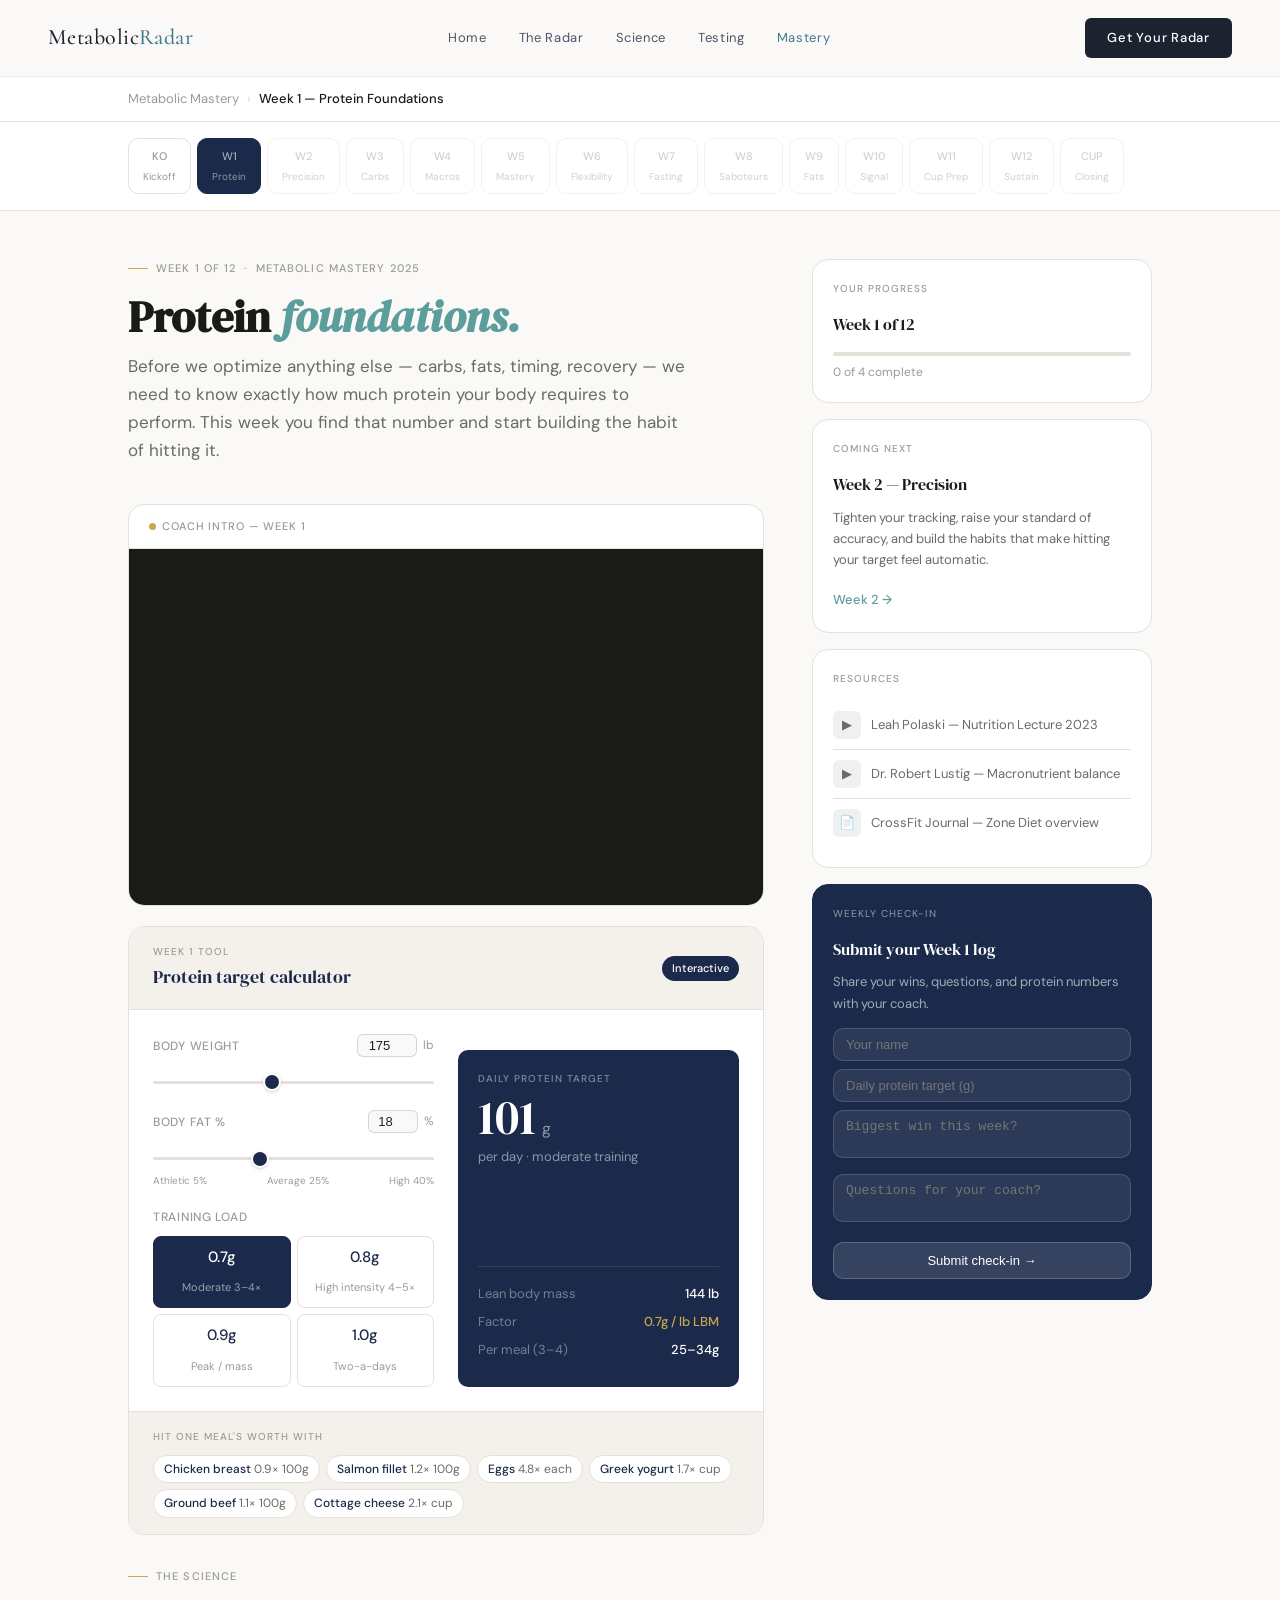
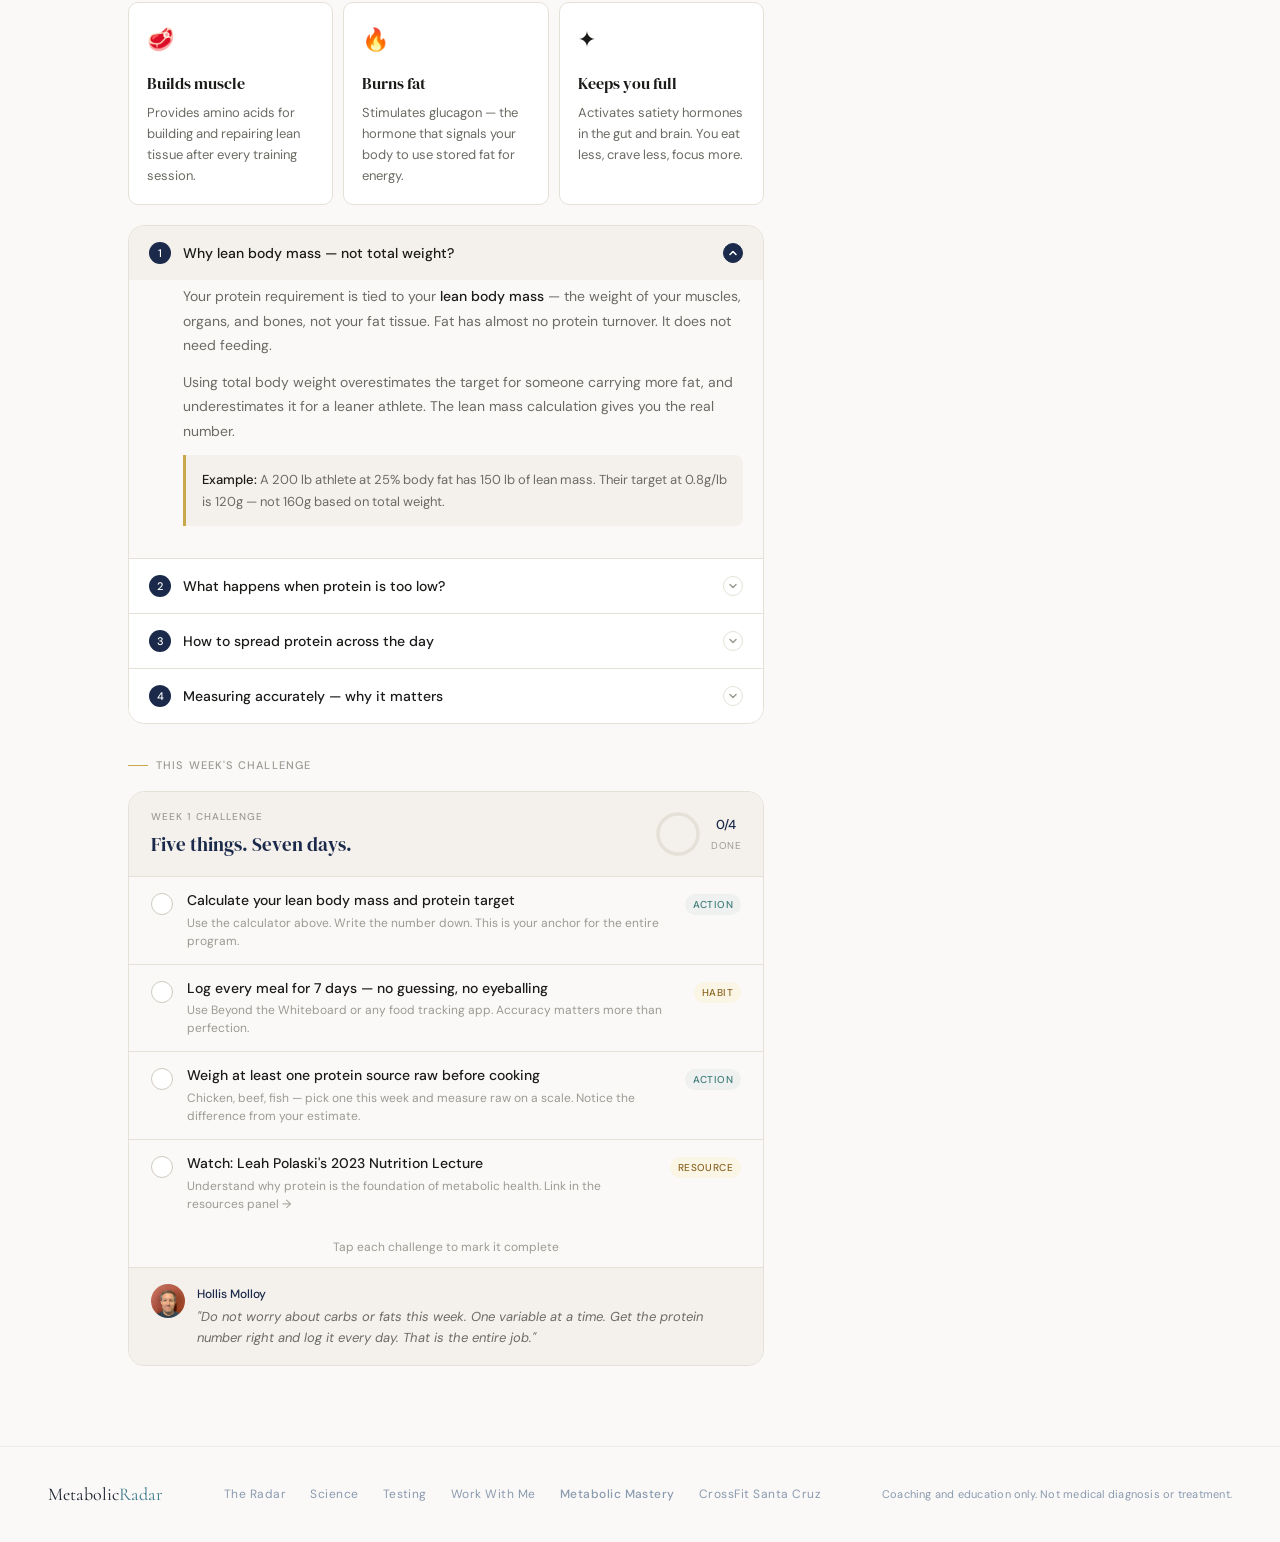
==== commit 6d8ad4d5: "Update week-1.html links fixed and calculator improved" ====
--- a/week-1.html
+++ b/week-1.html
@@ -112,16 +112,7 @@
       <div class="video-wrap fade-in">
         <div class="video-label">Coach intro — Week 1</div>
         <div class="video-ratio">
-          <!--
-            REPLACE THIS PLACEHOLDER with your Loom or YouTube embed:
-            <iframe src="https://www.loom.com/embed/YOUR_ID" allowfullscreen></iframe>
-          -->
-          <div class="video-placeholder">
-            <div class="play-btn">
-              <svg viewBox="0 0 24 24"><path d="M8 5v14l11-7z"/></svg>
-            </div>
-            <div class="video-placeholder-text">Paste your Loom or YouTube embed here</div>
-          </div>
+          <iframe src="https://www.youtube.com/embed/FznSFoM3l6k" allowfullscreen allow="accelerometer; autoplay; clipboard-write; encrypted-media; gyroscope; picture-in-picture"></iframe>
         </div>
       </div>
 
@@ -142,16 +133,22 @@
               <div class="slider-field">
                 <div class="slider-top">
                   <span class="slider-label">Body weight</span>
-                  <span class="slider-val" id="bw-val">175 lb</span>
-                </div>
-                <input type="range" id="bw" min="100" max="280" value="175" step="1" oninput="calcProtein()">
+                  <div style="display:flex;align-items:center;gap:6px;">
+                    <input type="number" id="bw-num" min="100" max="280" value="175" style="width:60px;padding:3px 6px;border:1px solid rgba(60,80,100,.2);border-radius:6px;font-size:13px;font-weight:500;color:var(--ink);background:var(--cream);text-align:center;" oninput="document.getElementById('bw').value=this.value;calcProtein()">
+                    <span style="font-size:12px;color:var(--text-3)">lb</span>
+                  </div>
+                </div>
+                <input type="range" id="bw" min="100" max="280" value="175" step="1" oninput="document.getElementById('bw-num').value=this.value;calcProtein()">
               </div>
               <div class="slider-field">
                 <div class="slider-top">
                   <span class="slider-label">Body fat %</span>
-                  <span class="slider-val" id="bf-val">18%</span>
-                </div>
-                <input type="range" id="bf" min="5" max="40" value="18" step="1" oninput="calcProtein()">
+                  <div style="display:flex;align-items:center;gap:6px;">
+                    <input type="number" id="bf-num" min="5" max="40" value="18" style="width:50px;padding:3px 6px;border:1px solid rgba(60,80,100,.2);border-radius:6px;font-size:13px;font-weight:500;color:var(--ink);background:var(--cream);text-align:center;" oninput="document.getElementById('bf').value=this.value;calcProtein()">
+                    <span style="font-size:12px;color:var(--text-3)">%</span>
+                  </div>
+                </div>
+                <input type="range" id="bf" min="5" max="40" value="18" step="1" oninput="document.getElementById('bf-num').value=this.value;calcProtein()">
                 <div style="display:flex;justify-content:space-between;font-size:10px;color:var(--text-3);margin-top:4px">
                   <span>Athletic 5%</span><span>Average 25%</span><span>High 40%</span>
                 </div>
@@ -371,14 +368,7 @@
             </div>
             <span class="ch-tag tag-action">Action</span>
           </div>
-          <div class="ch-item">
-            <div class="ch-check"><div class="check-icon"><svg viewBox="0 0 14 14"><path d="M2.5 7L5.5 10L11.5 4"/></svg></div></div>
-            <div class="ch-content">
-              <div class="ch-item-title">Attend Thursday check-in at 10 AM</div>
-              <div class="ch-item-sub">In person at CrossFit Santa Cruz, or via Google Meets. Bring your protein number. This is where it gets personal.</div>
-            </div>
-            <span class="ch-tag tag-social">Check-in</span>
-          </div>
+
           <div class="ch-item">
             <div class="ch-check"><div class="check-icon"><svg viewBox="0 0 14 14"><path d="M2.5 7L5.5 10L11.5 4"/></svg></div></div>
             <div class="ch-content">
@@ -450,20 +440,22 @@
           <div class="resource-icon">📄</div>
           CrossFit Journal — Zone Diet overview
         </a>
-        <a class="resource-link" href="https://meet.google.com/bmx-xwje-qec" target="_blank" rel="noopener">
-          <div class="resource-icon">📅</div>
-          Thursday check-in — Google Meets
-        </a>
-      </div>
-
-      <!-- Check-in form link -->
+
+      </div>
+
+      <!-- Check-in form -->
       <div class="sidebar-section fade-in" style="background:var(--navy);border-color:var(--navy);">
         <div class="sidebar-label" style="color:rgba(255,255,255,.45);">Weekly check-in</div>
         <div class="sidebar-title" style="color:#fff;">Submit your Week 1 log</div>
-        <div class="sidebar-body" style="color:rgba(255,255,255,.6);margin-bottom:.875rem;">Share your wins, questions, and protein numbers before Thursday at 10 AM.</div>
-        <a href="#" style="display:inline-block;padding:.5rem 1rem;background:rgba(255,255,255,.12);border:1px solid rgba(255,255,255,.2);border-radius:var(--radius);font-size:13px;color:#fff;font-weight:500;transition:background .15s;" onmouseover="this.style.background='rgba(255,255,255,.2)'" onmouseout="this.style.background='rgba(255,255,255,.12)'">
-          Submit check-in →
-        </a>
+        <div class="sidebar-body" style="color:rgba(255,255,255,.6);margin-bottom:.875rem;">Share your wins, questions, and protein numbers with your coach.</div>
+        <div id="checkin-form">
+          <input type="text" id="ci-name" placeholder="Your name" style="width:100%;padding:.5rem .75rem;margin-bottom:.5rem;border:1px solid rgba(255,255,255,.15);border-radius:var(--radius);background:rgba(255,255,255,.08);color:#fff;font-size:13px;outline:none;" onfocus="this.style.borderColor='rgba(255,255,255,.4)'" onblur="this.style.borderColor='rgba(255,255,255,.15)'" >
+          <input type="number" id="ci-protein" placeholder="Daily protein target (g)" style="width:100%;padding:.5rem .75rem;margin-bottom:.5rem;border:1px solid rgba(255,255,255,.15);border-radius:var(--radius);background:rgba(255,255,255,.08);color:#fff;font-size:13px;outline:none;" onfocus="this.style.borderColor='rgba(255,255,255,.4)'" onblur="this.style.borderColor='rgba(255,255,255,.15)'">
+          <textarea id="ci-wins" placeholder="Biggest win this week?" rows="2" style="width:100%;padding:.5rem .75rem;margin-bottom:.5rem;border:1px solid rgba(255,255,255,.15);border-radius:var(--radius);background:rgba(255,255,255,.08);color:#fff;font-size:13px;outline:none;resize:none;" onfocus="this.style.borderColor='rgba(255,255,255,.4)'" onblur="this.style.borderColor='rgba(255,255,255,.15)'"></textarea>
+          <textarea id="ci-questions" placeholder="Questions for your coach?" rows="2" style="width:100%;padding:.5rem .75rem;margin-bottom:.75rem;border:1px solid rgba(255,255,255,.15);border-radius:var(--radius);background:rgba(255,255,255,.08);color:#fff;font-size:13px;outline:none;resize:none;" onfocus="this.style.borderColor='rgba(255,255,255,.4)'" onblur="this.style.borderColor='rgba(255,255,255,.15)'"></textarea>
+          <button onclick="submitCheckin()" style="width:100%;padding:.6rem 1rem;background:rgba(255,255,255,.12);border:1px solid rgba(255,255,255,.2);border-radius:var(--radius);font-size:13px;color:#fff;font-weight:500;cursor:pointer;transition:background .15s;" onmouseover="this.style.background='rgba(255,255,255,.22)'" onmouseout="this.style.background='rgba(255,255,255,.12)'">Submit check-in →</button>
+          <div id="ci-msg" style="display:none;margin-top:.5rem;font-size:12px;color:rgba(255,255,255,.6);text-align:center;"></div>
+        </div>
       </div>
 
     </aside>
@@ -507,11 +499,39 @@
   calcProtein();
 }
 
+function submitCheckin() {
+  const name = document.getElementById('ci-name').value.trim();
+  const protein = document.getElementById('ci-protein').value.trim();
+  const wins = document.getElementById('ci-wins').value.trim();
+  const questions = document.getElementById('ci-questions').value.trim();
+  const msg = document.getElementById('ci-msg');
+  if (!name) { msg.style.display='block'; msg.textContent='Please enter your name.'; return; }
+  fetch('https://contact.hollis-60a.workers.dev', {
+    method: 'POST',
+    headers: {'Content-Type': 'application/json'},
+    body: JSON.stringify({
+      name,
+      email: 'checkin@metabolicradar.com',
+      path: 'Week 1 Check-in',
+      message: `Protein target: ${protein}g\n\nBiggest win: ${wins}\n\nQuestions: ${questions}`
+    })
+  }).then(() => {
+    msg.style.display='block';
+    msg.style.color='rgba(180,230,180,.9)';
+    msg.textContent='Submitted! Your coach will follow up.';
+    document.getElementById('ci-name').value='';
+    document.getElementById('ci-protein').value='';
+    document.getElementById('ci-wins').value='';
+    document.getElementById('ci-questions').value='';
+  }).catch(() => {
+    msg.style.display='block';
+    msg.textContent='Something went wrong. Try emailing hollismolloy@gmail.com directly.';
+  });
+}
+
 function calcProtein() {
   const bw = parseInt(document.getElementById('bw').value);
   const bf = parseInt(document.getElementById('bf').value);
-  document.getElementById('bw-val').textContent = bw + ' lb';
-  document.getElementById('bf-val').textContent = bf + '%';
 
   const lbm = Math.round(bw * (1 - bf / 100));
   const target = Math.round(lbm * currentFactor);
